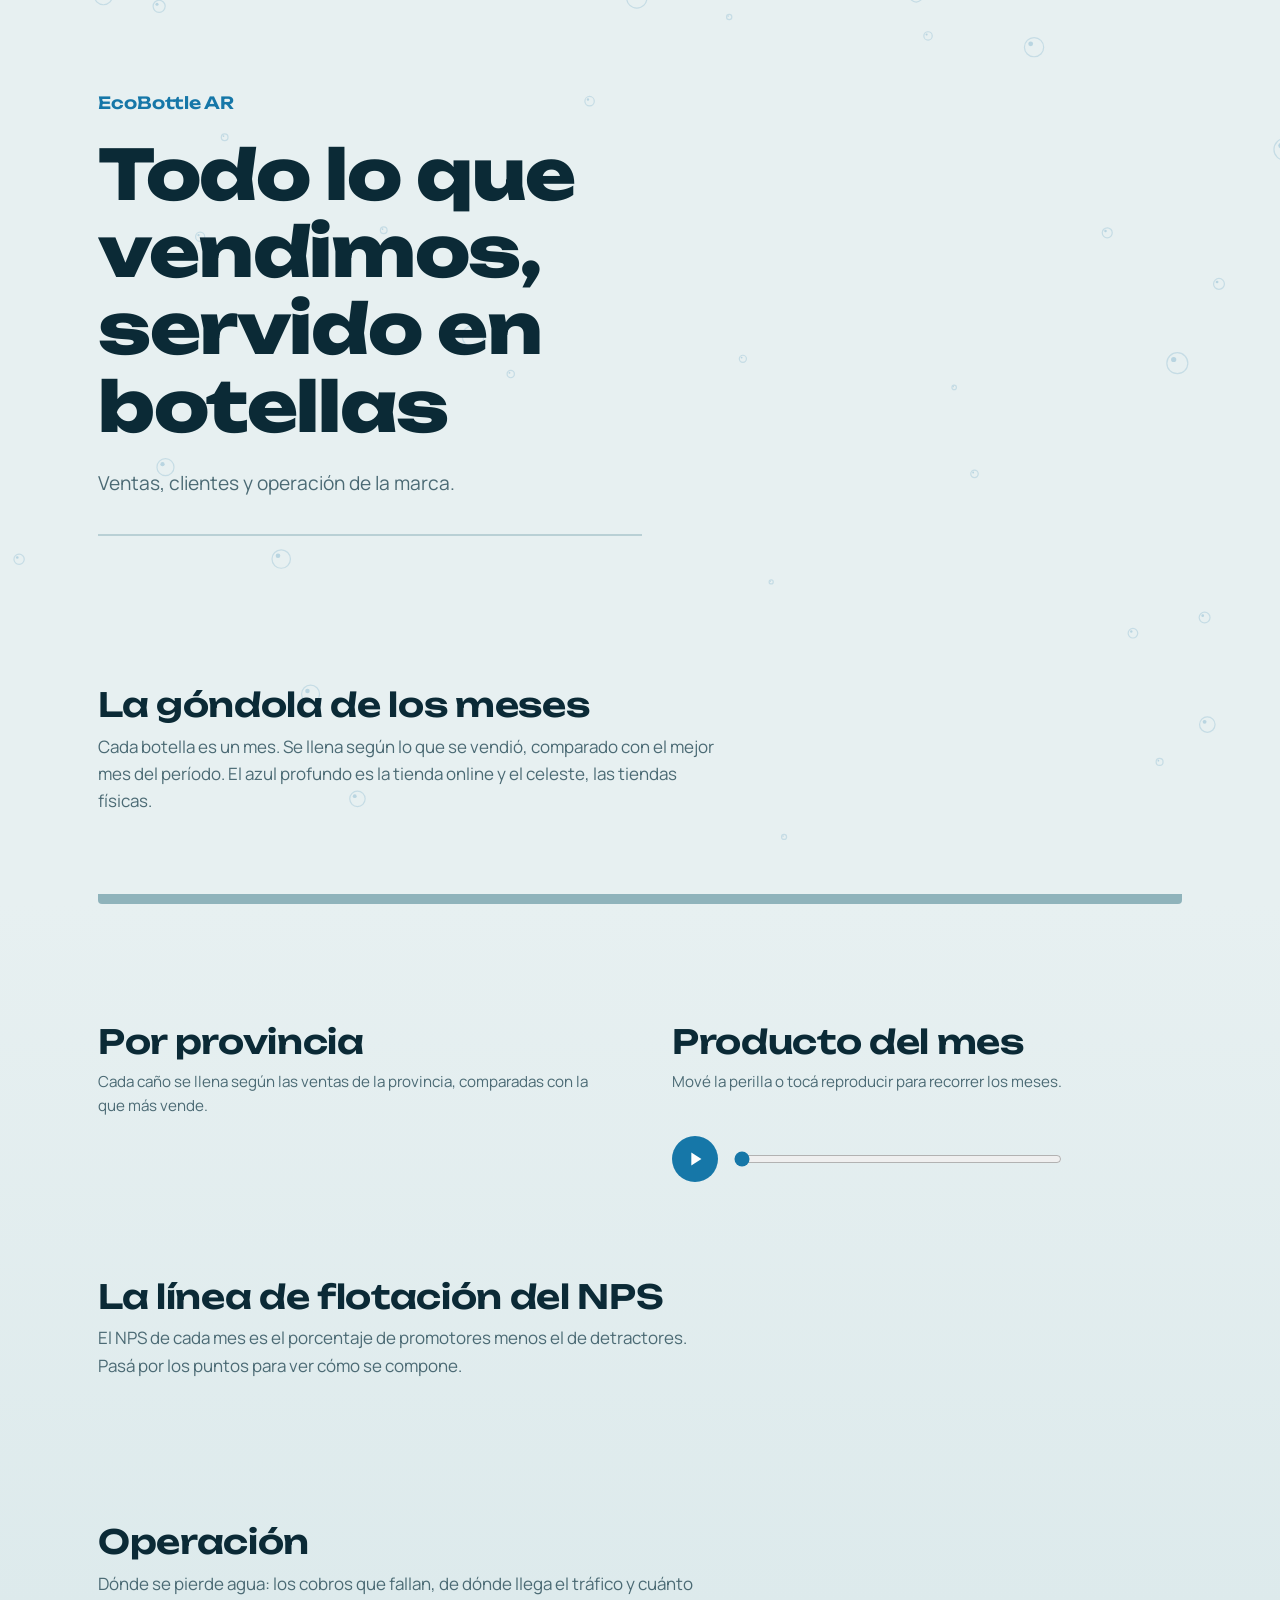
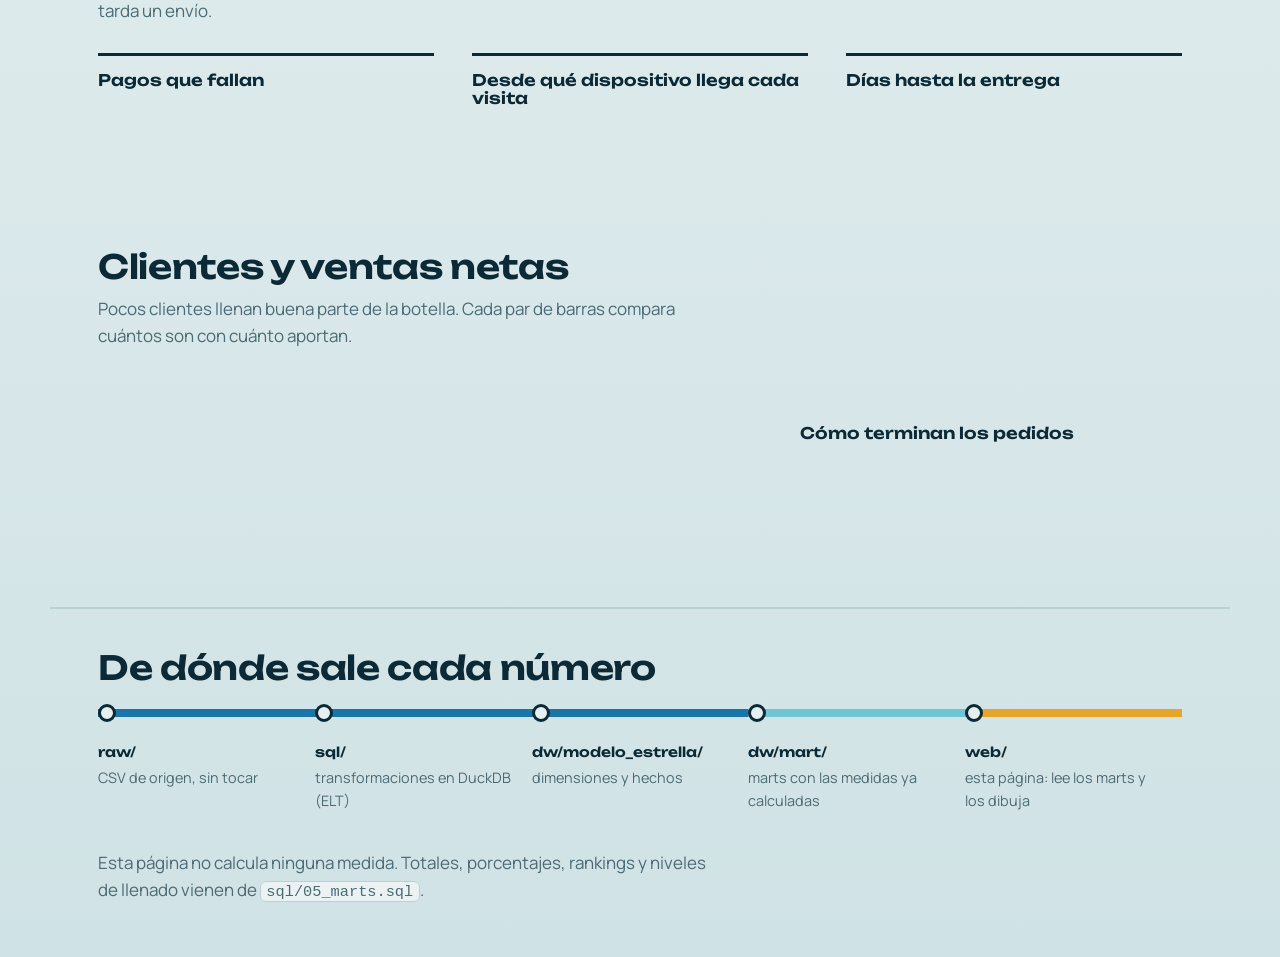
==== index.html @ beff5c3a "Visualizacion web, marts agregados y dw separado en modelo_estrella y mart" ====
<!doctype html>
<html lang="es">
<head>
  <meta charset="utf-8">
  <title>EcoBottle AR</title>
  <meta http-equiv="refresh" content="0; url=web/">
  <link rel="canonical" href="web/">
</head>
<body>
  <p>Abriendo la visualización… Si no se abre sola, <a href="web/">entrá acá</a>.</p>
</body>
</html>
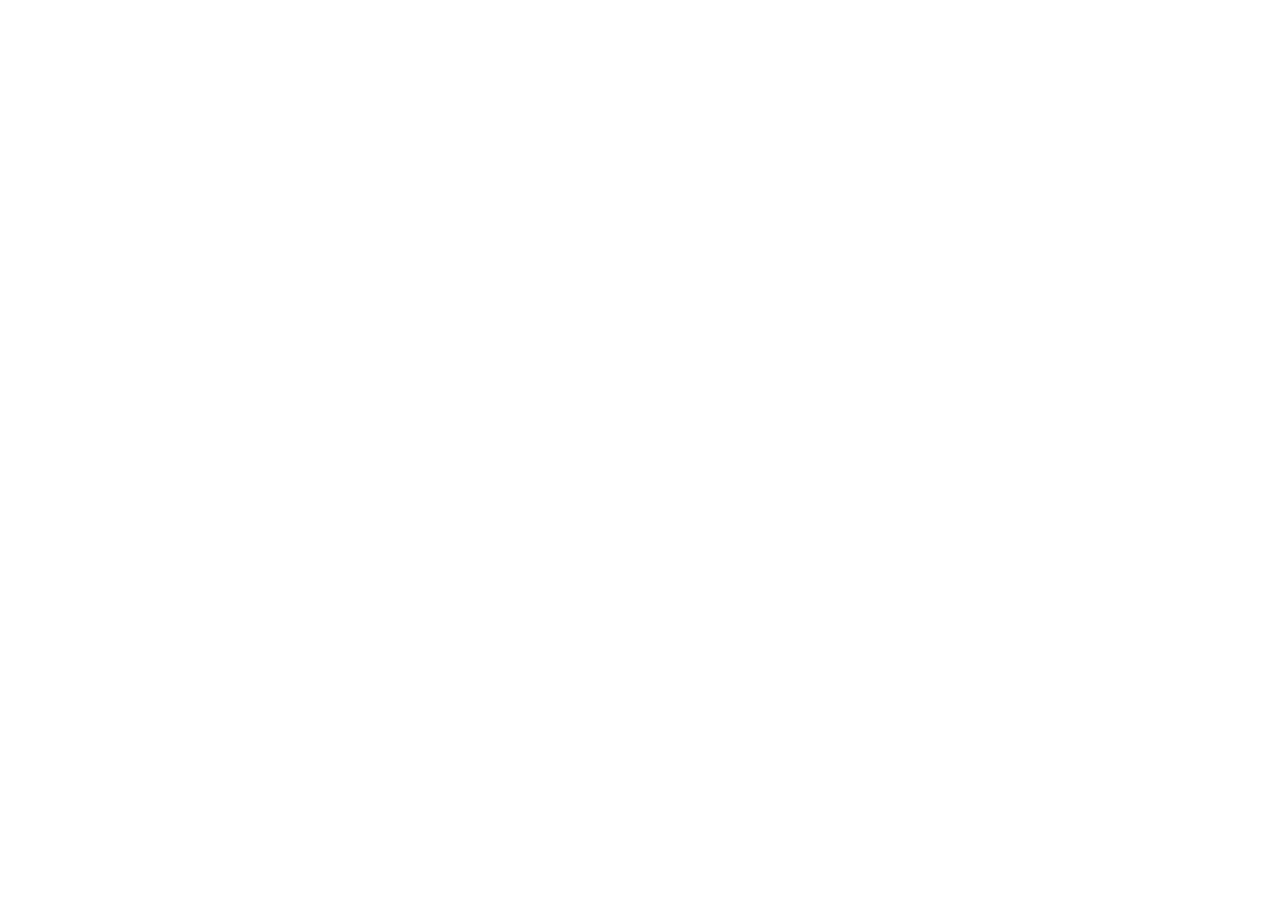
==== commit acb0cb80: "fix(web): redirige la version anterior al trabajo final" ====
--- a/index.html
+++ b/index.html
@@ -2,11 +2,12 @@
 <html lang="es">
 <head>
   <meta charset="utf-8">
-  <title>EcoBottle AR</title>
-  <meta http-equiv="refresh" content="0; url=web/">
-  <link rel="canonical" href="web/">
+  <title>EcoBottle AR — versión anterior</title>
+  <meta http-equiv="refresh" content="0; url=https://kiaramanacasa.github.io/practica-imond/">
+  <link rel="canonical" href="https://kiaramanacasa.github.io/practica-imond/">
 </head>
 <body>
-  <p>Abriendo la visualización… Si no se abre sola, <a href="web/">entrá acá</a>.</p>
+  <p>Esta es una versión anterior del trabajo. Te estamos llevando a la versión final…
+  Si no se abre sola, <a href="https://kiaramanacasa.github.io/practica-imond/">entrá acá</a>.</p>
 </body>
 </html>
